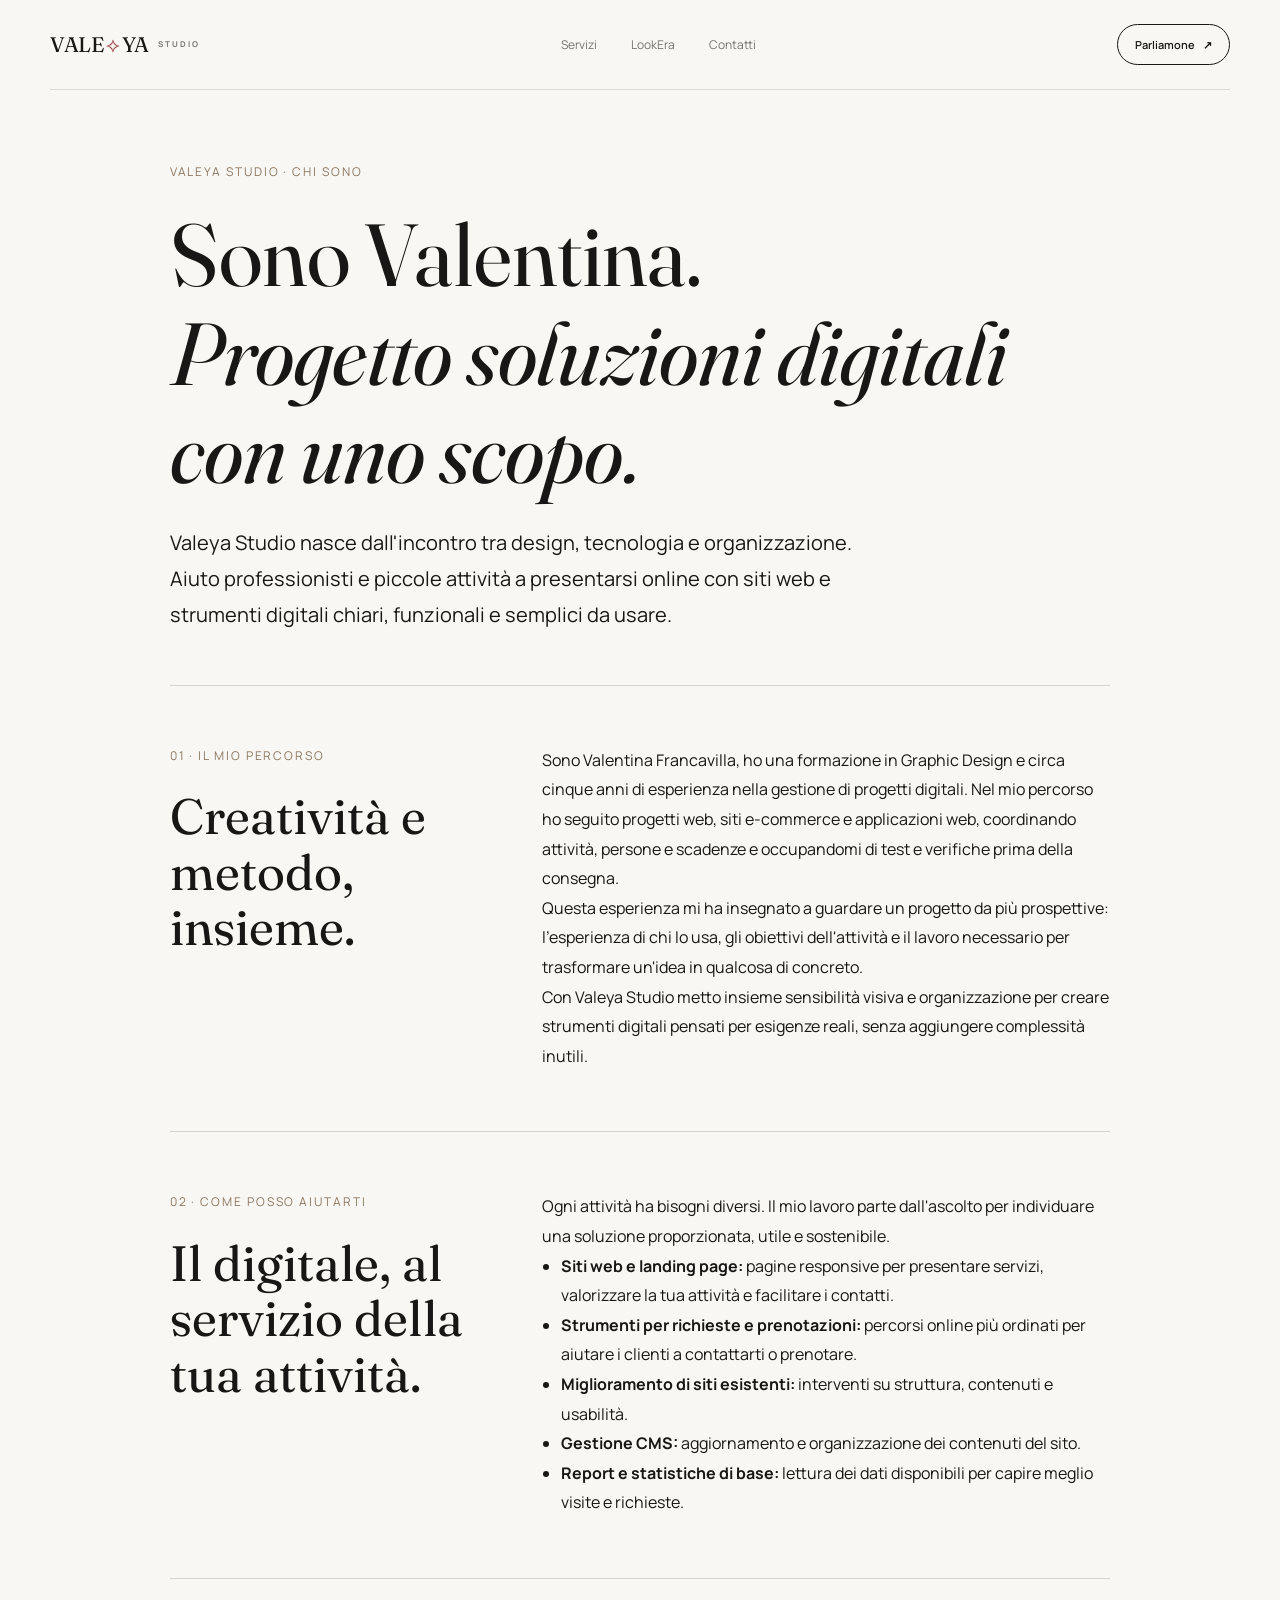
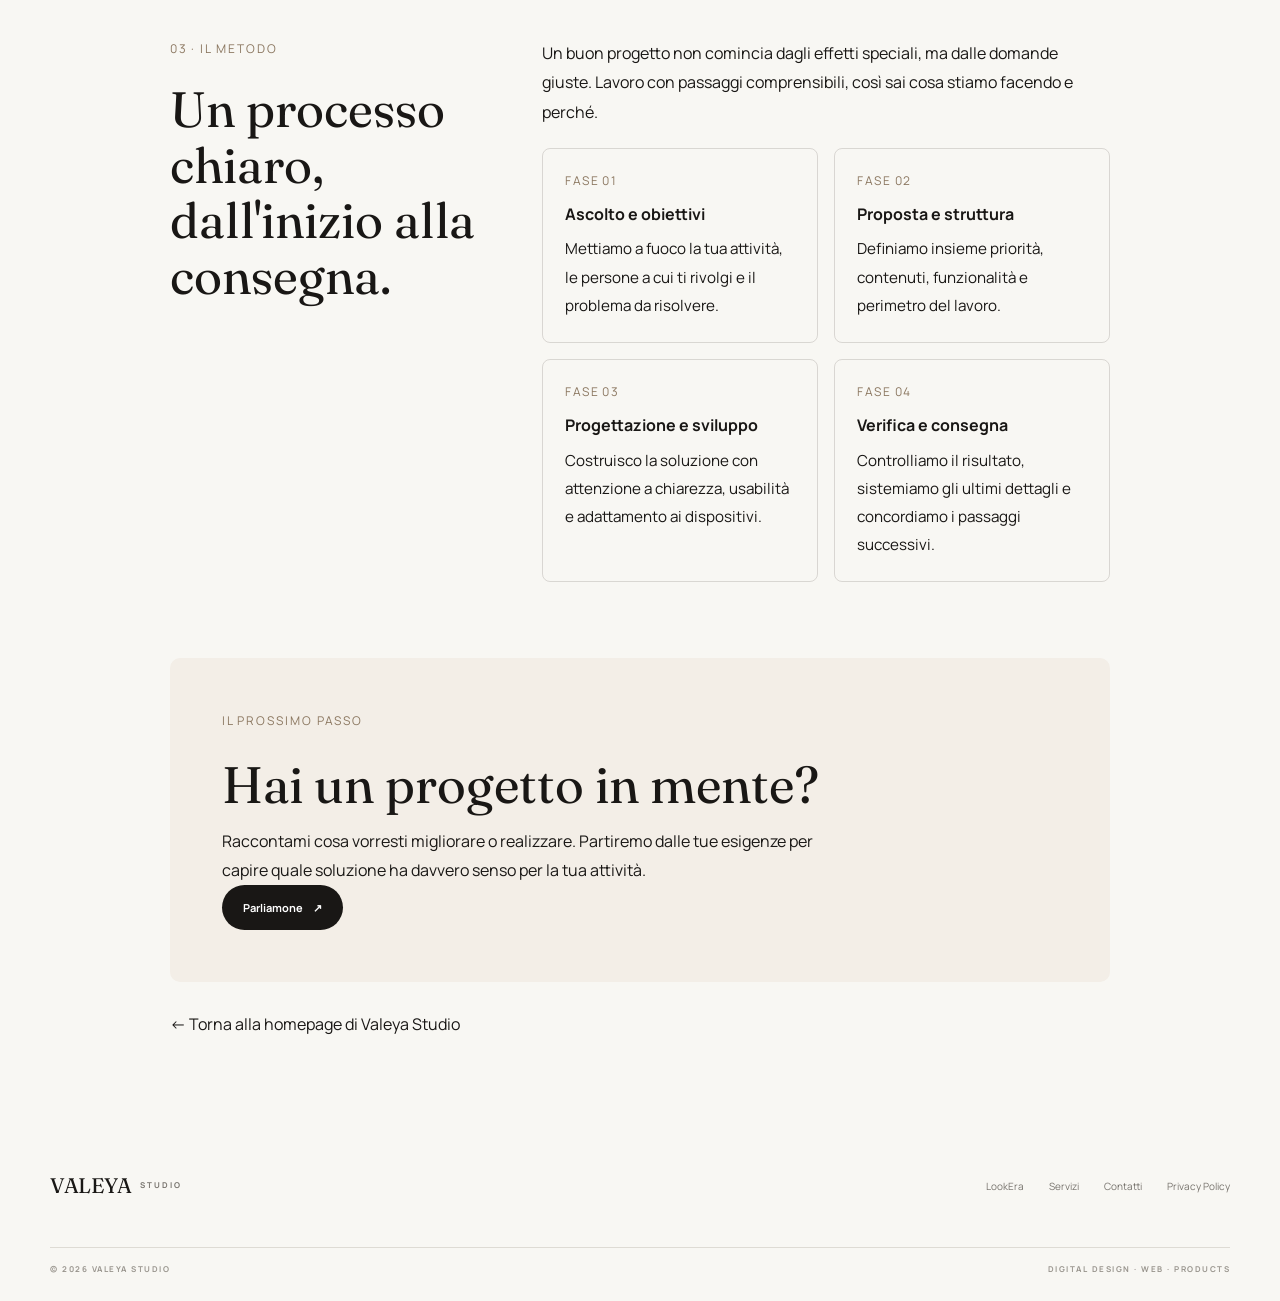
==== chi-siamo.html @ 84dfa356 "Add SEO-friendly Chi siamo page" ====
<!DOCTYPE html>
<html lang="it">
<head>
  <meta charset="UTF-8">
  <meta name="viewport" content="width=device-width, initial-scale=1">
  <title>Chi siamo | Valeya Studio – Valentina Francavilla</title>
  <meta name="description" content="Scopri Valeya Studio: sono Valentina Francavilla, designer con esperienza nella gestione di progetti digitali. Progetto siti web e strumenti digitali semplici, funzionali e curati.">
  <meta name="robots" content="index, follow">
  <link rel="canonical" href="https://valeyastudio.it/chi-siamo.html">
  <meta property="og:type" content="website">
  <meta property="og:locale" content="it_IT">
  <meta property="og:site_name" content="Valeya Studio">
  <meta property="og:title" content="Chi siamo | Valeya Studio">
  <meta property="og:description" content="Design, tecnologia e organizzazione per creare esperienze digitali utili e semplici da usare.">
  <meta property="og:url" content="https://valeyastudio.it/chi-siamo.html">
  <link rel="preconnect" href="https://fonts.googleapis.com">
  <link rel="preconnect" href="https://fonts.gstatic.com" crossorigin>
  <link href="https://fonts.googleapis.com/css2?family=Fraunces:opsz,wght@9..144,400;9..144,500;9..144,600&display=swap" rel="stylesheet">
  <link href="https://fonts.googleapis.com/css2?family=Manrope:wght@400;500;600;700&display=swap" rel="stylesheet">
  <link rel="stylesheet" href="style.css">
  <style>
    .about-page { max-width: 1120px; margin: 0 auto; padding: 72px 7% 96px; }
    .about-eyebrow { font-size: .75rem; letter-spacing: .16em; text-transform: uppercase; color: #8b7760; margin-bottom: 24px; }
    .about-page h1, .about-page h2 { font-family: 'Fraunces', Georgia, serif; font-weight: 400; line-height: 1.12; }
    .about-page h1 { font-size: clamp(2.8rem, 7vw, 5.5rem); max-width: 850px; margin: 0 0 24px; }
    .about-page h1 em, .about-page h2 em { font-weight: 400; }
    .about-lead { max-width: 700px; font-size: clamp(1.05rem, 2vw, 1.25rem); line-height: 1.8; margin-bottom: 52px; }
    .about-rule { height: 1px; background: rgba(80,70,60,.2); margin: 44px 0; }
    .about-section { display: grid; grid-template-columns: minmax(180px, .8fr) minmax(0, 1.4fr); gap: 48px; padding: 16px 0; }
    .about-section h2 { font-size: clamp(2rem, 4vw, 3.1rem); margin: 0; }
    .about-copy p, .about-copy li { line-height: 1.85; }
    .about-copy p:first-child { margin-top: 0; }
    .about-copy ul { padding-left: 1.2rem; }
    .about-steps { display: grid; grid-template-columns: repeat(2, minmax(0, 1fr)); gap: 16px; margin-top: 20px; }
    .about-step { border: 1px solid rgba(80,70,60,.18); padding: 22px; border-radius: 8px; }
    .about-step span { display: block; font-size: .75rem; letter-spacing: .12em; color: #8b7760; margin-bottom: 12px; }
    .about-step h3 { margin: 0 0 8px; font-size: 1rem; }
    .about-step p { margin: 0; font-size: .95rem; }
    .about-cta { margin-top: 60px; padding: clamp(28px, 5vw, 52px); background: #f3eee7; border-radius: 10px; }
    .about-cta h2 { font-size: clamp(2rem, 4vw, 3.3rem); margin: 0 0 14px; }
    .about-cta p { max-width: 600px; line-height: 1.8; }
    .about-back { display: inline-block; margin-top: 30px; text-decoration: none; }
    @media (max-width: 680px) {
      .about-page { padding: 48px 6% 64px; }
      .about-section { grid-template-columns: 1fr; gap: 18px; }
      .about-steps { grid-template-columns: 1fr; }
    }
  </style>
  <script type="application/ld+json">
  {
    "@context": "https://schema.org",
    "@type": "AboutPage",
    "name": "Chi siamo – Valeya Studio",
    "url": "https://valeyastudio.it/chi-siamo.html",
    "description": "Valeya Studio, fondato da Valentina Francavilla, progetta siti web e strumenti digitali per professionisti e piccole attività.",
    "mainEntity": {
      "@type": "ProfessionalService",
      "name": "Valeya Studio",
      "url": "https://valeyastudio.it/",
      "email": "hello@valeyastudio.it",
      "founder": {
        "@type": "Person",
        "name": "Valentina Francavilla",
        "jobTitle": "Digital Project Manager e designer digitale",
        "alumniOf": {
          "@type": "EducationalOrganization",
          "name": "Graphic Design"
        }
      }
    }
  }
  </script>
</head>
<body>
  <header class="navbar">
    <a href="/" class="logo">VALE<span>⟡</span>YA<small>STUDIO</small></a>
    <nav class="nav-links" aria-label="Navigazione principale">
      <a href="/#servizi">Servizi</a>
      <a href="/#progetto">LookEra</a>
      <a href="/#contatti">Contatti</a>
    </nav>
    <a href="/#contatti" class="nav-button">Parliamone <span>↗</span></a>
  </header>

  <main class="about-page">
    <p class="about-eyebrow">Valeya Studio · Chi sono</p>
    <h1>Sono Valentina.<br><em>Progetto soluzioni digitali con uno scopo.</em></h1>
    <p class="about-lead">Valeya Studio nasce dall'incontro tra design, tecnologia e organizzazione. Aiuto professionisti e piccole attività a presentarsi online con siti web e strumenti digitali chiari, funzionali e semplici da usare.</p>

    <div class="about-rule"></div>

    <section class="about-section">
      <div><p class="about-eyebrow">01 · Il mio percorso</p><h2>Creatività e metodo, insieme.</h2></div>
      <div class="about-copy">
        <p>Sono Valentina Francavilla, ho una formazione in Graphic Design e circa cinque anni di esperienza nella gestione di progetti digitali. Nel mio percorso ho seguito progetti web, siti e-commerce e applicazioni web, coordinando attività, persone e scadenze e occupandomi di test e verifiche prima della consegna.</p>
        <p>Questa esperienza mi ha insegnato a guardare un progetto da più prospettive: l'esperienza di chi lo usa, gli obiettivi dell'attività e il lavoro necessario per trasformare un'idea in qualcosa di concreto.</p>
        <p>Con Valeya Studio metto insieme sensibilità visiva e organizzazione per creare strumenti digitali pensati per esigenze reali, senza aggiungere complessità inutili.</p>
      </div>
    </section>

    <div class="about-rule"></div>

    <section class="about-section">
      <div><p class="about-eyebrow">02 · Come posso aiutarti</p><h2>Il digitale, al servizio della tua attività.</h2></div>
      <div class="about-copy">
        <p>Ogni attività ha bisogni diversi. Il mio lavoro parte dall'ascolto per individuare una soluzione proporzionata, utile e sostenibile.</p>
        <ul>
          <li><strong>Siti web e landing page:</strong> pagine responsive per presentare servizi, valorizzare la tua attività e facilitare i contatti.</li>
          <li><strong>Strumenti per richieste e prenotazioni:</strong> percorsi online più ordinati per aiutare i clienti a contattarti o prenotare.</li>
          <li><strong>Miglioramento di siti esistenti:</strong> interventi su struttura, contenuti e usabilità.</li>
          <li><strong>Gestione CMS:</strong> aggiornamento e organizzazione dei contenuti del sito.</li>
          <li><strong>Report e statistiche di base:</strong> lettura dei dati disponibili per capire meglio visite e richieste.</li>
        </ul>
      </div>
    </section>

    <div class="about-rule"></div>

    <section class="about-section">
      <div><p class="about-eyebrow">03 · Il metodo</p><h2>Un processo chiaro, dall'inizio alla consegna.</h2></div>
      <div class="about-copy">
        <p>Un buon progetto non comincia dagli effetti speciali, ma dalle domande giuste. Lavoro con passaggi comprensibili, così sai cosa stiamo facendo e perché.</p>
        <div class="about-steps">
          <article class="about-step"><span>FASE 01</span><h3>Ascolto e obiettivi</h3><p>Mettiamo a fuoco la tua attività, le persone a cui ti rivolgi e il problema da risolvere.</p></article>
          <article class="about-step"><span>FASE 02</span><h3>Proposta e struttura</h3><p>Definiamo insieme priorità, contenuti, funzionalità e perimetro del lavoro.</p></article>
          <article class="about-step"><span>FASE 03</span><h3>Progettazione e sviluppo</h3><p>Costruisco la soluzione con attenzione a chiarezza, usabilità e adattamento ai dispositivi.</p></article>
          <article class="about-step"><span>FASE 04</span><h3>Verifica e consegna</h3><p>Controlliamo il risultato, sistemiamo gli ultimi dettagli e concordiamo i passaggi successivi.</p></article>
        </div>
      </div>
    </section>

    <section class="about-cta">
      <p class="about-eyebrow">Il prossimo passo</p>
      <h2>Hai un progetto in mente?</h2>
      <p>Raccontami cosa vorresti migliorare o realizzare. Partiremo dalle tue esigenze per capire quale soluzione ha davvero senso per la tua attività.</p>
      <a href="/#contatti" class="button button-primary">Parliamone <span>↗</span></a>
    </section>

    <a class="about-back" href="/">← Torna alla homepage di Valeya Studio</a>
  </main>

  <footer>
    <div class="footer-top">
      <a href="/" class="logo">VALEYA<small>STUDIO</small></a>
      <div class="footer-links">
        <a href="/#progetto">LookEra</a>
        <a href="/#servizi">Servizi</a>
        <a href="/#contatti">Contatti</a>
        <a href="/privacy.html">Privacy Policy</a>
      </div>
    </div>
    <div class="footer-bottom">
      <span>© 2026 VALEYA STUDIO</span>
      <span>DIGITAL DESIGN · WEB · PRODUCTS</span>
    </div>
  </footer>
</body>
</html>
---- style.css ----
/* =========================================
   VALEYA STUDIO
   ========================================= */

* {
  box-sizing: border-box;
  margin: 0;
  padding: 0;
}

:root {
  --cream: #f8f7f3;
  --white: #ffffff;
  --black: #191715;
  --gray: #77736d;
  --line: #dedbd4;
  --soft: #eeece6;
  --accent: #9d4b50;

  --serif: "Fraunces", Georgia, serif;
  --sans: "Manrope", Arial, sans-serif;
}

html {
  scroll-behavior: smooth;
}

body {
  background: var(--cream);
  color: var(--black);
  font-family: var(--sans);
  line-height: 1.6;
}

a {
  color: inherit;
  text-decoration: none;
}

img {
  max-width: 100%;
  display: block;
}


/* =========================================
   NAVBAR
   ========================================= */

.navbar {
  width: min(1180px, calc(100% - 60px));
  margin: 0 auto;
  height: 90px;

  display: flex;
  align-items: center;
  justify-content: space-between;

  border-bottom: 1px solid var(--line);
}

.logo {
  display: flex;
  align-items: center;
  gap: 2px;

  font-family: var(--serif);
  font-size: 21px;
  letter-spacing: -0.5px;
}

.logo span {
  color: var(--accent);
}

.logo small {
  margin-left: 7px;

  font-family: var(--sans);
  font-size: 8px;
  font-weight: 700;
  letter-spacing: 2px;
  color: var(--gray);
}

.nav-links {
  display: flex;
  gap: 34px;
}

.nav-links a {
  font-size: 12px;
  color: var(--gray);
  transition: color 0.25s ease;
}

.nav-links a:hover {
  color: var(--black);
}

.nav-button {
  padding: 11px 17px;

  border: 1px solid var(--black);
  border-radius: 100px;

  font-size: 11px;
  font-weight: 600;

  transition: all 0.25s ease;
}

.nav-button span {
  margin-left: 6px;
}

.nav-button:hover {
  background: var(--black);
  color: white;
}


/* =========================================
   GENERAL
   ========================================= */

.section-label {
  display: flex;
  align-items: center;
  gap: 14px;

  font-size: 9px;
  font-weight: 700;
  letter-spacing: 2px;
  color: var(--gray);
}

.section-label span {
  color: var(--accent);
}


/* =========================================
   HERO
   ========================================= */

.hero {
  width: min(1180px, calc(100% - 60px));
  margin: 0 auto;

  padding: 125px 0 35px;
}

.hero-eyebrow {
  margin-bottom: 30px;

  font-size: 10px;
  font-weight: 700;
  letter-spacing: 2.5px;
  color: var(--accent);
}

.hero h1 {
  max-width: 900px;

  font-family: var(--serif);
  font-size: clamp(58px, 8vw, 112px);
  font-weight: 500;
  line-height: 0.93;
  letter-spacing: -5px;
}

.hero h1 em,
.services-heading em,
.studio-title em,
.contact h2 em {
  font-style: italic;
  font-weight: 400;
}

.hero-description {
  max-width: 470px;
  margin: 42px 0 30px;

  font-size: 15px;
  line-height: 1.8;
  color: var(--gray);
}

.hero-actions {
  display: flex;
  gap: 10px;
}

.button {
  display: inline-flex;
  align-items: center;
  gap: 10px;

  padding: 14px 21px;

  border-radius: 100px;

  font-size: 11px;
  font-weight: 700;

  transition: all 0.25s ease;
}

.button-primary {
  background: var(--black);
  color: white;
}

.button-primary:hover {
  background: var(--accent);
  transform: translateY(-2px);
}

.button-outline {
  border: 1px solid var(--line);
}

.button-outline:hover {
  border-color: var(--black);
  transform: translateY(-2px);
}


/* =========================================
   HERO IMAGE
   ========================================= */

.hero-image {
  width: 100%;
  height: 430px;

  margin-top: 75px;

  overflow: hidden;
  border-radius: 2px;

  background: var(--soft);
}

.hero-image img {
  width: 100%;
  height: 100%;

  object-fit: cover;

  transition: transform 0.7s ease;
}

.hero-image:hover img {
  transform: scale(1.025);
}

.hero-line {
  height: 1px;
  margin-top: 30px;

  background: var(--line);
}

.hero-bottom {
  display: flex;
  justify-content: space-between;

  padding-top: 18px;

  font-size: 8px;
  font-weight: 700;
  letter-spacing: 2px;
  color: #96918a;
}


/* =========================================
   FEATURED PROJECT
   ========================================= */

.featured {
  padding: 105px max(30px, calc((100vw - 1180px) / 2));

  background: var(--white);
}

.featured-content {
  display: grid;
  grid-template-columns: 0.75fr 1.25fr;
  gap: 90px;
  align-items: center;

  margin-top: 60px;
}

.small-label {
  margin-bottom: 18px;

  font-size: 9px;
  font-weight: 700;
  letter-spacing: 2px;
  color: var(--accent);
}

.featured h2 {
  margin-bottom: 20px;

  font-family: var(--serif);
  font-size: clamp(55px, 7vw, 90px);
  font-weight: 500;
  line-height: 1;
  letter-spacing: -4px;
}

.featured h2 span {
  font-style: italic;
  font-weight: 400;
}

.featured-text > p:not(.small-label) {
  max-width: 390px;

  font-size: 14px;
  line-height: 1.8;
  color: var(--gray);
}

.text-link {
  display: inline-flex;
  gap: 10px;

  margin-top: 18px;

  font-size: 11px;
  font-weight: 700;

  border-bottom: 1px solid var(--black);
  padding-bottom: 4px;

  transition: gap 0.25s ease;
}

.text-link:hover {
  gap: 15px;
}


/* =========================================
   PROJECT IMAGE
   ========================================= */

.project-image {
  position: relative;

  display: block;

  height: 500px;

  overflow: hidden;

  background: var(--soft);
}

.project-image img {
  width: 100%;
  height: 100%;

  object-fit: cover;

  transition:
    transform 0.7s ease,
    filter 0.5s ease;
}

.project-image:hover img {
  transform: scale(1.04);
  filter: brightness(0.75);
}

.image-overlay {
  position: absolute;

  left: 25px;
  bottom: 25px;

  padding: 12px 17px;

  background: rgba(255, 255, 255, 0.94);

  font-size: 9px;
  font-weight: 700;
  letter-spacing: 1px;

  opacity: 0;

  transform: translateY(10px);

  transition: all 0.3s ease;
}

.project-image:hover .image-overlay {
  opacity: 1;
  transform: translateY(0);
}

.image-overlay span {
  margin-left: 8px;
}


/* =========================================
   SERVICES
   ========================================= */

.services {
  width: min(1180px, calc(100% - 60px));
  margin: 0 auto;

  padding: 110px 0;
}

.services-heading {
  display: flex;
  justify-content: space-between;
  align-items: end;

  margin: 55px 0;
}

.services-heading h2 {
  font-family: var(--serif);
  font-size: clamp(48px, 6vw, 78px);
  font-weight: 500;
  line-height: 0.95;
  letter-spacing: -3px;
}

.services-heading p {
  max-width: 320px;

  font-size: 13px;
  color: var(--gray);
}

.services-grid {
  display: grid;
  grid-template-columns: repeat(4, 1fr);

  border-top: 1px solid var(--line);
  border-left: 1px solid var(--line);
}

.service-card {
  min-height: 330px;

  padding: 27px;

  border-right: 1px solid var(--line);
  border-bottom: 1px solid var(--line);

  transition:
    background 0.3s ease,
    transform 0.3s ease;
}

.service-card:hover {
  background: var(--white);
  transform: translateY(-4px);
}

.service-number {
  font-size: 9px;
  color: var(--accent);
}

.service-icon {
  margin: 60px 0 25px;

  font-size: 25px;
  font-family: var(--serif);
}

.service-card h3 {
  margin-bottom: 12px;

  font-family: var(--serif);
  font-size: 23px;
  font-weight: 500;
}

.service-card p {
  font-size: 12px;
  line-height: 1.7;
  color: var(--gray);
}


/* =========================================
   STUDIO
   ========================================= */

.studio {
  padding: 110px max(30px, calc((100vw - 1180px) / 2));

  background: var(--black);
  color: white;
}

.studio .section-label {
  color: #aaa69e;
}

.studio-content {
  display: grid;
  grid-template-columns: 1fr 1fr;
  gap: 100px;

  margin-top: 75px;
}

.studio-title h2 {
  font-family: var(--serif);
  font-size: clamp(50px, 6vw, 82px);
  font-weight: 400;
  line-height: 0.95;
  letter-spacing: -3px;
}

.studio-text {
  max-width: 450px;

  padding-top: 10px;
}

.studio-text p {
  margin-bottom: 25px;

  font-size: 14px;
  line-height: 1.9;
  color: #aaa69e;
}


/* =========================================
   STUDIO IMAGE
   ========================================= */

.studio-image {
  width: 100%;
  height: 430px;

  margin-top: 80px;

  overflow: hidden;
}

.studio-image img {
  width: 100%;
  height: 100%;

  object-fit: cover;

  filter: grayscale(100%);

  opacity: 0.82;

  transition:
    transform 0.7s ease,
    opacity 0.4s ease;
}

.studio-image:hover img {
  transform: scale(1.025);
  opacity: 1;
}

.studio-statement {
  display: flex;
  justify-content: space-between;

  margin-top: 45px;
  padding-top: 18px;

  border-top: 1px solid #3a3834;

  font-size: 9px;
  font-weight: 700;
  letter-spacing: 2px;
  color: #77736d;
}


/* =========================================
   CONTACT
   ========================================= */

.contact {
  padding: 120px max(30px, calc((100vw - 1180px) / 2));

  background: var(--white);
}

.contact-content {
  max-width: 850px;

  margin: 70px auto 0;

  text-align: center;
}

.contact h2 {
  font-family: var(--serif);
  font-size: clamp(55px, 8vw, 105px);
  font-weight: 500;
  line-height: 0.95;
  letter-spacing: -5px;
}

.contact-content > p {
  max-width: 430px;
  margin: 35px auto;

  font-size: 14px;
  line-height: 1.8;
  color: var(--gray);
}

.contact-email {
  display: inline-flex;
  gap: 12px;

  font-size: 15px;
  font-weight: 600;

  border-bottom: 1px solid var(--black);
  padding-bottom: 5px;

  transition:
    color 0.25s ease,
    gap 0.25s ease;
}

.contact-email:hover {
  color: var(--accent);
  gap: 17px;
}


/* =========================================
   FOOTER
   ========================================= */

footer {
  width: min(1180px, calc(100% - 60px));
  margin: 0 auto;

  padding: 35px 0 25px;
}

.footer-top {
  display: flex;
  justify-content: space-between;
  align-items: center;
}

.footer-links {
  display: flex;
  gap: 25px;
}

.footer-links a {
  font-size: 10px;
  color: var(--gray);

  transition: color 0.25s ease;
}

.footer-links a:hover {
  color: var(--black);
}

.footer-bottom {
  display: flex;
  justify-content: space-between;

  margin-top: 45px;
  padding-top: 15px;

  border-top: 1px solid var(--line);

  font-size: 8px;
  font-weight: 700;
  letter-spacing: 1.5px;
  color: #99958e;
}


/* =========================================
   TABLET
   ========================================= */

@media (max-width: 900px) {

  .featured-content {
    gap: 45px;
  }

  .services-grid {
    grid-template-columns: repeat(2, 1fr);
  }

  .studio-content {
    gap: 50px;
  }

}


/* =========================================
   MOBILE
   ========================================= */

@media (max-width: 800px) {

  .navbar {
    width: calc(100% - 35px);
    height: 75px;
  }

  .nav-links {
    display: none;
  }

  .nav-button {
    padding: 9px 13px;
  }

  .hero,
  .services {
    width: calc(100% - 35px);
  }

  .hero {
    padding-top: 80px;
  }

  .hero h1 {
    font-size: clamp(52px, 15vw, 75px);
    letter-spacing: -3px;
  }

  .hero-description {
    font-size: 13px;
  }

  .hero-actions {
    flex-wrap: wrap;
  }

  .hero-image {
    height: 300px;
    margin-top: 55px;
  }

  .hero-line {
    margin-top: 25px;
  }

  .hero-bottom span:nth-child(2) {
    display: none;
  }


  /* FEATURED */

  .featured {
    padding: 80px 17px;
  }

  .featured-content {
    grid-template-columns: 1fr;
    gap: 55px;
  }

  .featured h2 {
    font-size: 65px;
  }

  .project-image {
    height: 350px;
  }


  /* SERVICES */

  .services {
    padding: 80px 0;
  }

  .services-heading {
    display: block;

    margin: 45px 0;
  }

  .services-heading p {
    margin-top: 25px;
  }

  .service-card {
    min-height: 280px;
    padding: 20px;
  }

  .service-icon {
    margin-top: 45px;
  }


  /* STUDIO */

  .studio {
    padding: 80px 17px;
  }

  .studio-content {
    grid-template-columns: 1fr;

    gap: 40px;

    margin-top: 55px;
  }

  .studio-image {
    height: 300px;
    margin-top: 55px;
  }

  .studio-statement {
    margin-top: 35px;
  }


  /* CONTACT */

  .contact {
    padding: 90px 17px;
  }

  .contact h2 {
    font-size: clamp(52px, 15vw, 80px);
    letter-spacing: -3px;
  }


  /* FOOTER */

  footer {
    width: calc(100% - 35px);
  }

  .footer-top,
  .footer-bottom {
    display: block;
  }

  .footer-links {
    margin-top: 25px;
  }

  .footer-bottom span {
    display: block;
    margin-top: 8px;
  }

}


/* =========================================
   SMALL MOBILE
   ========================================= */

@media (max-width: 480px) {

  .logo {
    font-size: 18px;
  }

  .logo small {
    font-size: 7px;
  }

  .nav-button {
    font-size: 9px;
  }

  .hero {
    padding-top: 65px;
  }

  .hero h1 {
    font-size: 52px;
  }

  .hero-image {
    height: 240px;
  }

  .hero-bottom {
    font-size: 7px;
  }

  .services-grid {
    grid-template-columns: 1fr;
  }

  .service-card {
    min-height: 250px;
  }

  .service-icon {
    margin-top: 35px;
  }

  .studio-statement {
    display: block;
  }

  .studio-statement span {
    display: block;
    margin-bottom: 8px;
  }

  .project-image {
    height: 280px;
  }

}


/* CONTACT FORM MODAL */
.contact-content button.button {
  border: 0;
  cursor: pointer;
  font: inherit;
}
.contact-modal {
  position: fixed;
  inset: 0;
  z-index: 1000;
  display: none;
  align-items: center;
  justify-content: center;
  padding: 22px;
}
.contact-modal.is-open { display: flex; }
.contact-modal-backdrop {
  position: absolute;
  inset: 0;
  background: rgba(20, 19, 17, 0.68);
  backdrop-filter: blur(4px);
}
.contact-modal-panel {
  position: relative;
  z-index: 1;
  width: min(100%, 560px);
  max-height: min(90vh, 850px);
  overflow-y: auto;
  padding: clamp(24px, 5vw, 42px);
  background: var(--white);
  color: var(--black);
  text-align: left;
  box-shadow: 0 24px 80px rgba(0,0,0,.2);
}
.contact-modal-close {
  position: absolute;
  top: 12px;
  right: 17px;
  border: 0;
  background: transparent;
  font-size: 30px;
  cursor: pointer;
  color: var(--black);
}
.contact-modal-panel h2 {
  margin: 0;
  font-family: var(--serif);
  font-size: clamp(36px, 6vw, 54px);
  font-weight: 500;
  line-height: 1.05;
  letter-spacing: -1.5px;
}
.contact-modal-intro {
  margin: 14px 0 25px;
  color: var(--gray);
  font-size: 13px;
  line-height: 1.7;
}
#contactForm { display: grid; gap: 9px; }
#contactForm > label:not(.privacy-consent) {
  margin-top: 8px;
  font-size: 11px;
  font-weight: 700;
}
#contactForm label span { color: var(--gray); font-weight: 400; }
#contactForm input:not([type="checkbox"]),
#contactForm select,
#contactForm textarea {
  width: 100%;
  min-height: 44px;
  padding: 12px 13px;
  border: 1px solid var(--line);
  border-radius: 0;
  background: #fff;
  color: var(--black);
  font: inherit;
  font-size: 13px;
}
#contactForm textarea { resize: vertical; }
#contactForm input:focus,
#contactForm select:focus,
#contactForm textarea:focus {
  outline: 2px solid var(--accent);
  outline-offset: 1px;
}
.privacy-consent {
  display: flex;
  align-items: flex-start;
  gap: 10px;
  margin-top: 13px;
  font-size: 11px;
  line-height: 1.6;
}
.privacy-consent input { margin-top: 3px; accent-color: var(--black); }
.privacy-note, .contact-form-note {
  color: var(--gray);
  font-size: 10px;
  line-height: 1.6;
}
.contact-submit {
  width: 100%;
  justify-content: center;
  margin-top: 8px;
  border: 0;
  cursor: pointer;
}
body.modal-open { overflow: hidden; }
@media (max-width: 520px) {
  .contact-modal { padding: 10px; }
  .contact-modal-panel { max-height: 94vh; padding: 25px 20px; }
}


.contact-submit:disabled { opacity: .65; cursor: wait; }
#contactFormStatus.is-error { color: #a12626; font-size: 12px; }
.contact-success h3 {
  margin: 0 0 16px;
  font-family: var(--serif);
  font-size: clamp(30px, 5vw, 42px);
  font-weight: 500;
  line-height: 1.15;
}
.contact-success p:not(.small-label) {
  color: var(--gray);
  font-size: 13px;
  line-height: 1.8;
}
.contact-success .button { margin-top: 18px; }
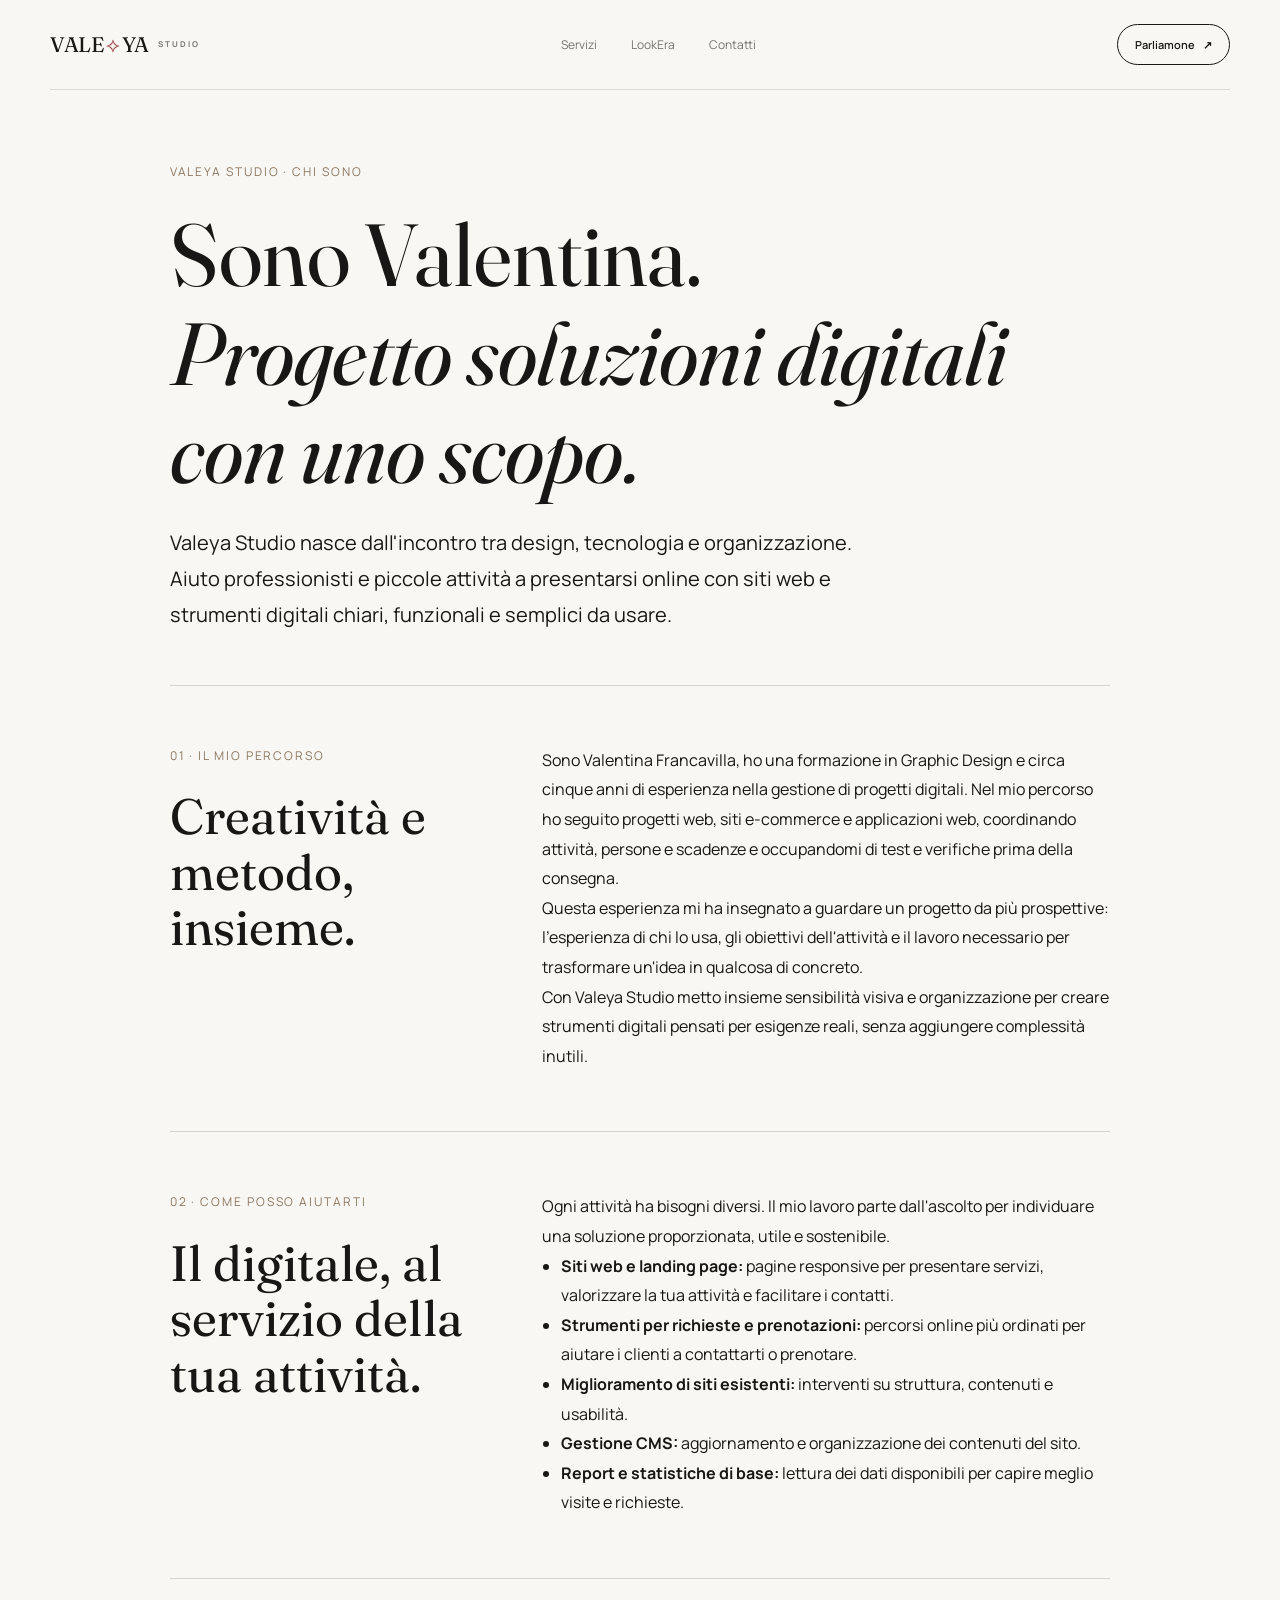
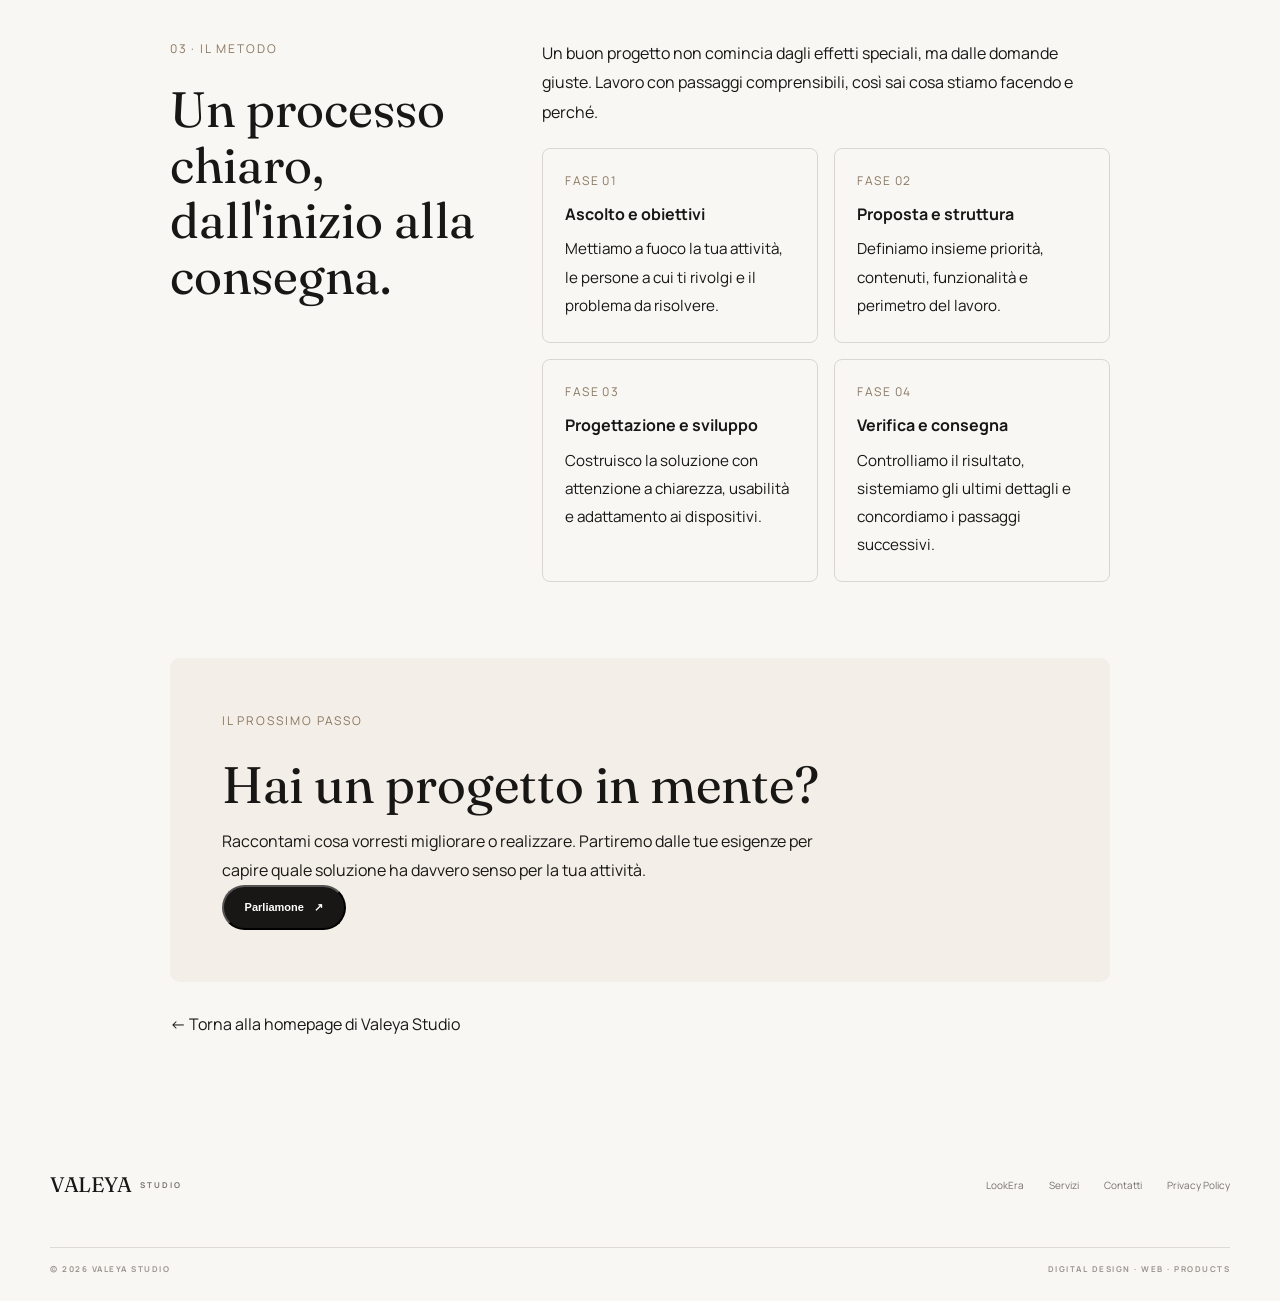
==== commit 49380bca: "Use the same contact form modal directly on Chi sono page" ====
--- a/chi-siamo.html
+++ b/chi-siamo.html
@@ -61,11 +61,7 @@
       "founder": {
         "@type": "Person",
         "name": "Valentina Francavilla",
-        "jobTitle": "Digital Project Manager e designer digitale",
-        "alumniOf": {
-          "@type": "EducationalOrganization",
-          "name": "Graphic Design"
-        }
+        "jobTitle": "Digital Project Manager e designer digitale"
       }
     }
   }
@@ -133,7 +129,7 @@
       <p class="about-eyebrow">Il prossimo passo</p>
       <h2>Hai un progetto in mente?</h2>
       <p>Raccontami cosa vorresti migliorare o realizzare. Partiremo dalle tue esigenze per capire quale soluzione ha davvero senso per la tua attività.</p>
-      <a href="/#contatti" class="button button-primary">Parliamone <span>↗</span></a>
+      <button type="button" class="button button-primary" id="openContactForm">Parliamone <span>↗</span></button>
     </section>
 
     <a class="about-back" href="/">← Torna alla homepage di Valeya Studio</a>
@@ -154,5 +150,108 @@
       <span>DIGITAL DESIGN · WEB · PRODUCTS</span>
     </div>
   </footer>
+
+  <!-- CONTACT FORM MODAL -->
+  <div class="contact-modal" id="contactModal" aria-hidden="true">
+    <div class="contact-modal-backdrop" data-close-contact></div>
+    <section class="contact-modal-panel" role="dialog" aria-modal="true" aria-labelledby="contactModalTitle">
+      <button type="button" class="contact-modal-close" aria-label="Chiudi" data-close-contact>&times;</button>
+      <p class="small-label">PARLIAMONE</p>
+      <h2 id="contactModalTitle">Come posso aiutarti?</h2>
+      <p class="contact-modal-intro">Raccontami cosa ti serve: ti ricontatterò per capire insieme la soluzione più adatta.</p>
+      <form id="contactForm" action="https://valeya-contact-api.vercel.app/api/contact" method="POST">
+        <input type="text" name="_honey" tabindex="-1" autocomplete="off" style="display:none" aria-hidden="true">
+        <label for="contactName">Nome *</label>
+        <input id="contactName" name="nome" autocomplete="name" required>
+        <label for="businessName">Nome della tua attività <span>(facoltativo)</span></label>
+        <input id="businessName" name="attivita" autocomplete="organization">
+        <label for="contactEmail">La tua email *</label>
+        <input id="contactEmail" name="email" type="email" autocomplete="email" placeholder="nome@esempio.it" required>
+        <label for="contactWhatsapp">WhatsApp <span>(facoltativo)</span></label>
+        <input id="contactWhatsapp" name="whatsapp" type="tel" autocomplete="tel" placeholder="Il tuo numero, se preferisci">
+        <label for="contactNeed">Di cosa hai bisogno? *</label>
+        <select id="contactNeed" name="richiesta" required>
+          <option value="">Scegli un'opzione</option>
+          <option>Sito web o landing page</option>
+          <option>Prenotazioni o richieste online</option>
+          <option>Migliorare o sistemare il mio sito</option>
+          <option>Altro / devo ancora capire</option>
+        </select>
+        <label for="contactMessage">Raccontami qualcosa in più <span>(facoltativo)</span></label>
+        <textarea id="contactMessage" name="messaggio" rows="3" placeholder="Descrivi brevemente la tua esigenza..."></textarea>
+        <label class="privacy-consent" for="privacyConsent">
+          <input id="privacyConsent" name="privacy" type="checkbox" required>
+          <span>Ho letto l' <a href="privacy.html" target="_blank" rel="noopener">informativa sulla privacy</a>. *</span>
+        </label>
+        
+        <button class="button button-primary contact-submit" type="submit">Invia la richiesta <span>↗</span></button>
+        <p class="contact-form-note">Riceverai una conferma via email con il riepilogo della richiesta.</p>
+        <p id="contactFormStatus" class="contact-form-note" role="status" aria-live="polite"></p>
+      </form>
+    </section>
+  </div>
+
+  <script>
+    (function () {
+      const modal = document.getElementById('contactModal');
+      const openButton = document.getElementById('openContactForm');
+      const form = document.getElementById('contactForm');
+      const closeButtons = modal.querySelectorAll('[data-close-contact]');
+      function openModal() {
+        modal.classList.add('is-open');
+        modal.setAttribute('aria-hidden', 'false');
+        document.body.classList.add('modal-open');
+        document.getElementById('contactName').focus();
+      }
+      function closeModal() {
+        modal.classList.remove('is-open');
+        modal.setAttribute('aria-hidden', 'true');
+        document.body.classList.remove('modal-open');
+        document.getElementById('openContactForm').focus();
+      }
+      openButton.addEventListener('click', openModal);
+      closeButtons.forEach(function (button) { button.addEventListener('click', closeModal); });
+      document.addEventListener('keydown', function (event) {
+        if (event.key === 'Escape' && modal.classList.contains('is-open')) closeModal();
+      });
+
+      form.addEventListener('submit', async function (event) {
+        event.preventDefault();
+        const submitButton = form.querySelector('button[type="submit"]');
+        const status = document.getElementById('contactFormStatus');
+        const originalButtonText = submitButton.innerHTML;
+        submitButton.disabled = true;
+        submitButton.textContent = 'Invio in corso…';
+        status.textContent = '';
+        status.classList.remove('is-error', 'is-success');
+        try {
+          const response = await fetch('https://valeya-contact-api.vercel.app/api/contact', {
+            method: 'POST',
+            headers: { 'Content-Type': 'application/json', 'Accept': 'application/json' },
+            body: JSON.stringify(Object.fromEntries(new FormData(form).entries()))
+          });
+          const responseText = await response.text();
+          let result;
+          try {
+            result = JSON.parse(responseText);
+          } catch {
+            if (responseText.trim().startsWith('<')) {
+              throw new Error('Il servizio di invio non è raggiungibile (risposta HTML invece di JSON). Verifica che l’endpoint /api/contact sia stato pubblicato su Vercel e riprova.');
+            }
+            throw new Error('Risposta del server non valida. Riprova tra poco.');
+          }
+          if (!response.ok || !result.ok) throw new Error(result.message || 'Invio non riuscito.');
+          form.innerHTML = '<div class="contact-success" role="status"><p class="small-label">RICHIESTA INVIATA</p><h3>Grazie, la tua richiesta è stata ricevuta!</h3><p>Ti risponderemo appena possibile. Ti abbiamo inviato una email con il riepilogo dei dati inseriti.</p><button type="button" class="button button-primary" id="closeContactSuccess">Chiudi</button></div>';
+          document.getElementById('closeContactSuccess').addEventListener('click', closeModal);
+        } catch (error) {
+          status.textContent = error.message || 'Non siamo riusciti a inviare la richiesta. Riprova tra poco.';
+          status.classList.add('is-error');
+          submitButton.disabled = false;
+          submitButton.innerHTML = originalButtonText;
+        }
+      });
+
+    })();
+  </script>
 </body>
 </html>
